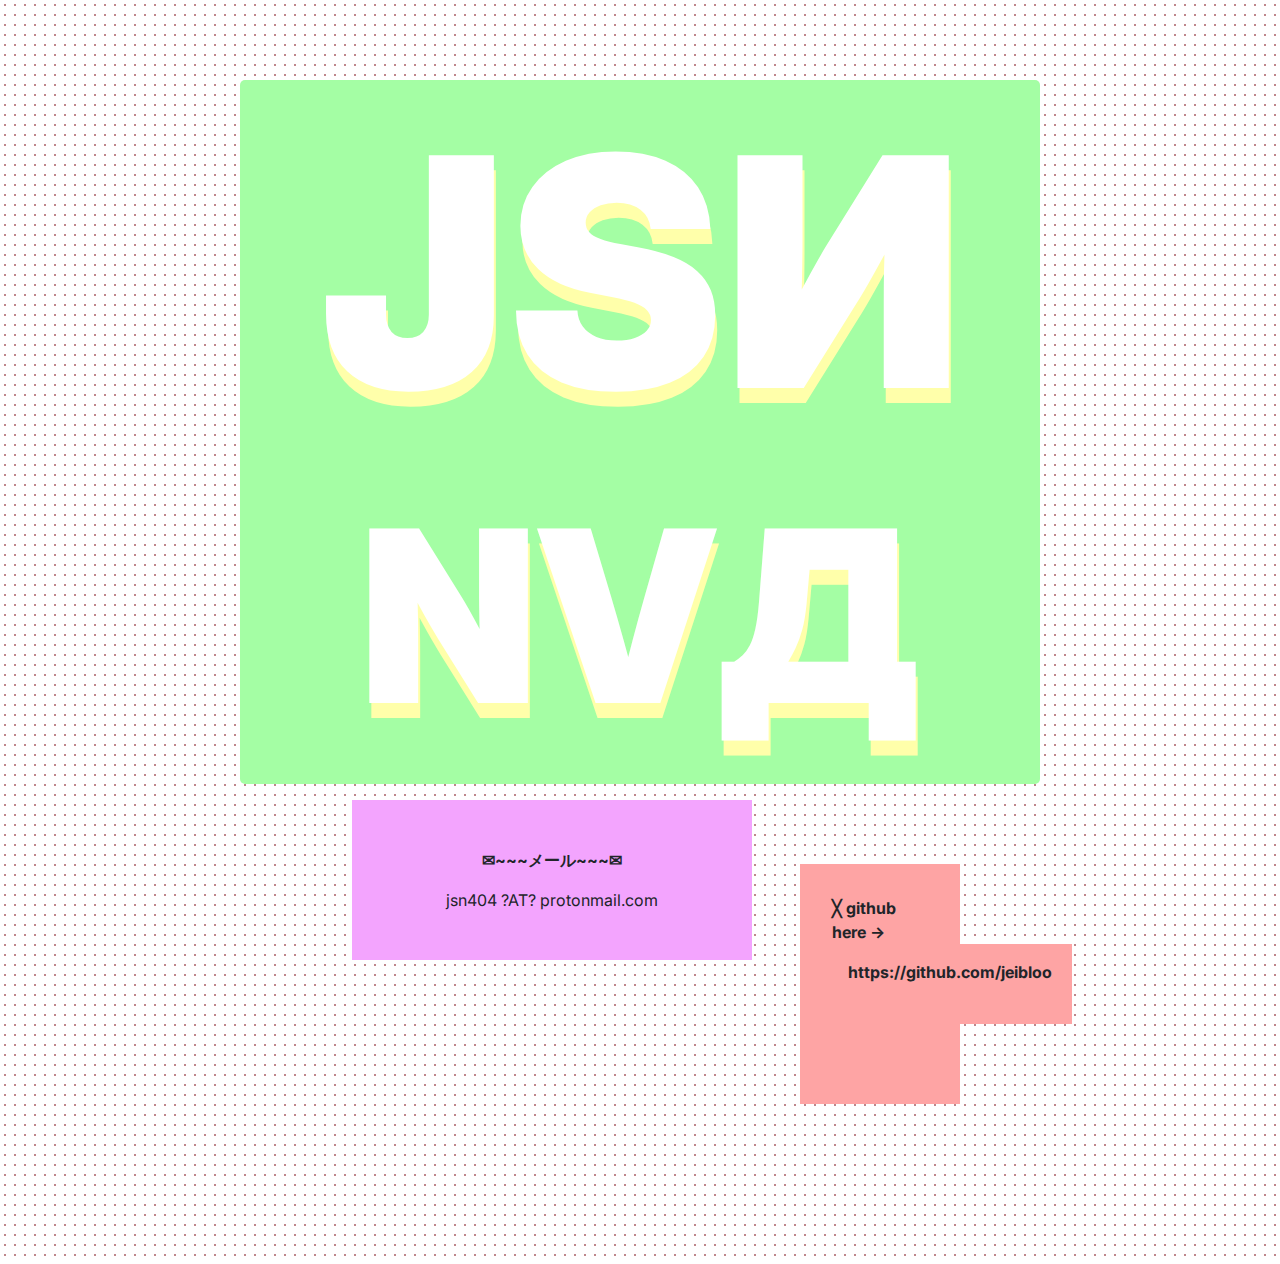
==== index.html @ 0cf38b2c "test" ====
<!DOCTYPE html>
<html>
  <head>
    <meta charset="utf-8">
    <meta name="viewport" content="width=device-width, initial-scale=1, shrink-to-fit=no">

    <link rel="icon" href="img/rlogo_clear96.png">
    <link rel="stylesheet" href="https://stackpath.bootstrapcdn.com/bootstrap/4.3.1/css/bootstrap.min.css" integrity="sha384-ggOyR0iXCbMQv3Xipma34MD+dH/1fQ784/j6cY/iJTQUOhcWr7x9JvoRxT2MZw1T" crossorigin="anonymous">
    <link href="https://fonts.googleapis.com/css?family=Inter:700,900&display=swap" rel="stylesheet">
    <link href="blair.css" rel="stylesheet">
  </head>
  <body>

    <div id="abc">
      <h1> JSИ </h1>
      <h2> NVД </h2>
    </div>
    <div id="efg">
      <p>✉~~~メール~~~✉</p>
      <p></p>jsn404 ?AT? protonmail.com</p>
    </div>
    <div id="hij">
      <p>╳ github here -></p>
      <div id="hij2">
        <p>https://github.com/jeibloo</p>
      </div>
    </div>
  </body>
</html>
---- blair.css ----
body {
  font-family: 'Inter', sans-serif;
}
h1, h2, h3 { font-weight: 900; color: #ffffff; text-shadow: 2px 15px 0px #ffffaa; }
h1 { font-size: 20rem; } h2 { font-size: 15rem; } h3 { font-size: 10rem; }
p {font-weight: 700;}
body {
  overflow: hidden;
  background-image: radial-gradient(rgba(125, 15, 025, .5) 15%, transparent 1%), radial-gradient(rgba(000, 000, 025, 1) 5%, transparent 6%);
  background-size: 10px 10px;
}
#abc {
  background-color: #a4fea4;
  text-align: center;
  height: 44rem;
  margin: 15rem; margin-bottom: 5rem; margin-top: 5rem;
  border-radius: 5px;
}
#efg {
  background-color: #f3a4fe;
  text-align: center;
  position: relative; bottom: 4rem; left: 7rem;
  margin-left: 15rem; margin-right: auto;
  padding: 3rem;
  width: 25rem; height: 10rem;
}
#hij {
  background-color: #fea4a4;
  text-align: left;
  position: relative; bottom: 10rem; right: 5rem;
  margin-right: 15rem; margin-left: auto;
  padding: 2rem;
  width: 10rem; height: 15rem;
}
#hij2 {
  background-color: #fea4a4;
  position: relative;
  bottom: 1rem;
  padding: 1rem;
  width: 15rem; height: 5rem;
}
#lod {
  margin: auto auto;
  float: none;
  cursor: pointer;
  position: fixed;
  bottom: 25px; left: 20px;
}
/* Phone and Portrait screens */
@media screen
  and (min-device-width: 200px)
  and (max-device-width: 450px) {
    h1, h2, h3 {font-size: 6.5rem;}
    p {font-size: 1rem;}
    #abc {
      margin: 0; padding: 0;
      height: 19rem; width: 100%;
    }
    #efg {
      margin: 0; padding: 0;
      height: 5rem; width: 15rem;
      bottom: -10rem; left: 3rem;
    }
    #hij, #hij2 {
      margin: 0; padding: 0;
      height: 5rem;
    }
    #hij {
      bottom: -20rem;
      width: 5rem;
      right: -8rem;
    }
}
@media screen
  and (min-device-width: 600px)
  and (max-device-width: 767px) {
}
/* Tablet screens */
@media screen
  and (min-device-width: 768px)
  and (max-device-width: 1366px) {
}
/* Non-retina screens */
@media screen
  and (min-device-width: 1200px)
  and (max-device-width: 1600px)
  and (-webkit-min-device-pixel-ration: 1) {
}

/* High-res screens (but not retina)*/
@media screen
  and (min-device-width: 1600px)
  and (max-device-width: 3600px) {
}
/* Retina! Thx CSS tricks*/
@media 
(-webkit-min-device-pixel-ration: 2),
(min-resolution: 192dpi) {
}
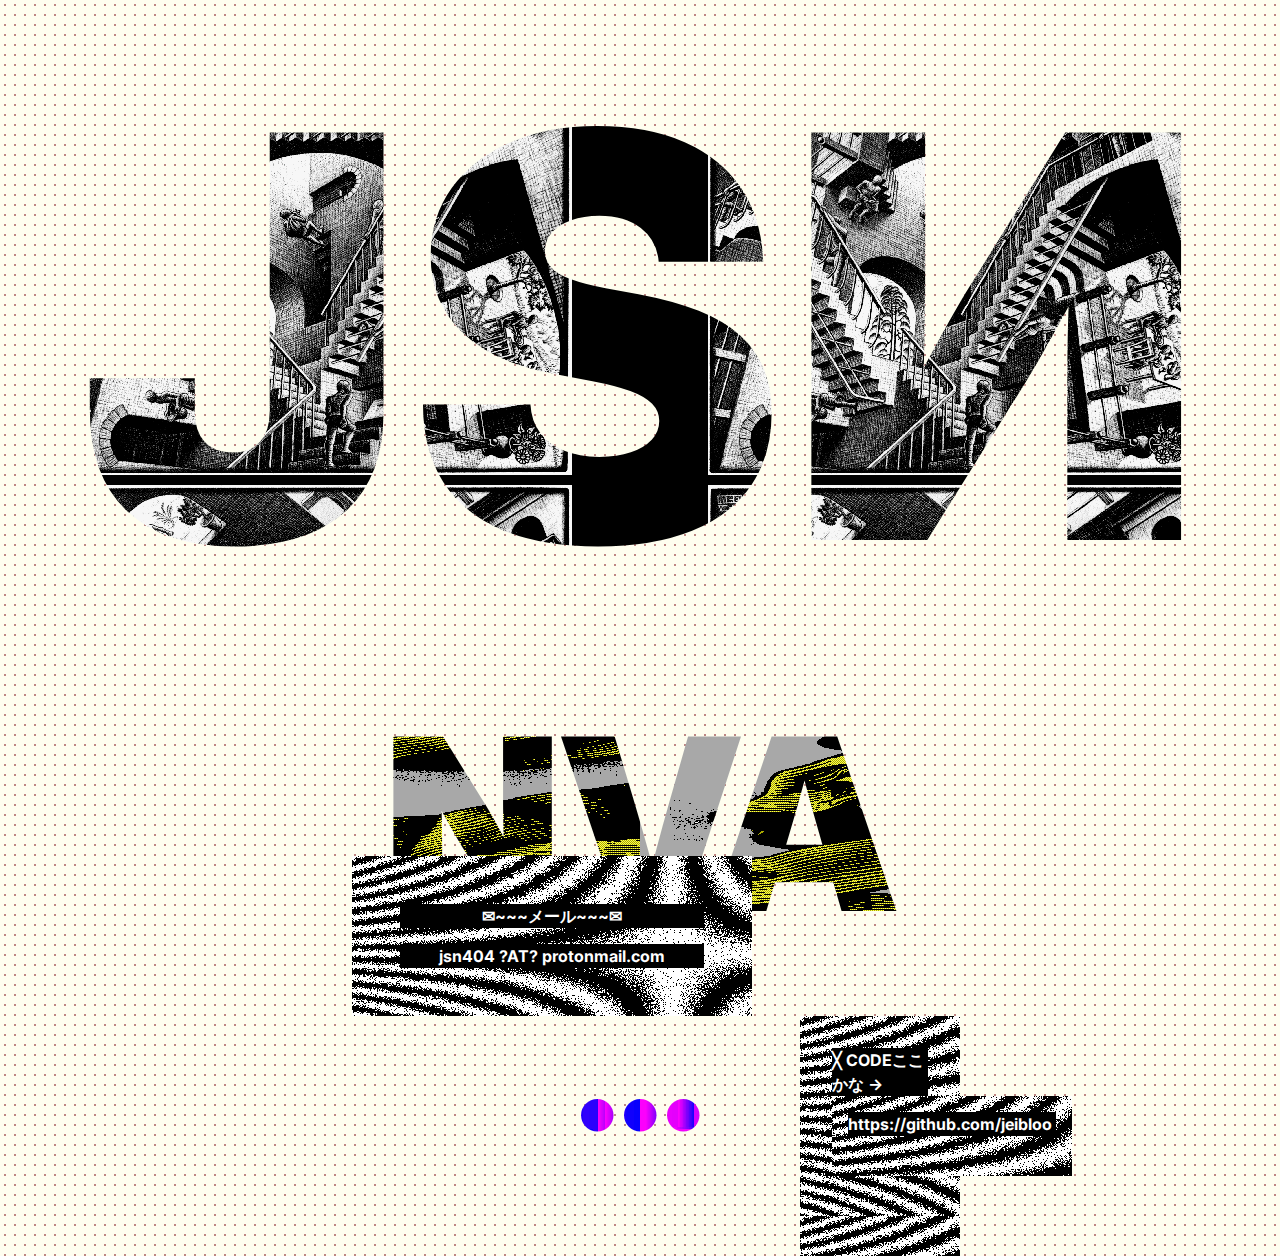
==== commit 155c47f0: "Commited to fully being strange" ====
--- a/index.html
+++ b/index.html
@@ -13,17 +13,17 @@
 
     <div id="abc">
       <h1> JSИ </h1>
-      <h2> NVД </h2>
-    </div>
-    <div id="efg">
-      <p>✉~~~メール~~~✉</p>
-      <p></p>jsn404 ?AT? protonmail.com</p>
-    </div>
-    <div id="hij">
-      <p>╳ github here -></p>
-      <div id="hij2">
-        <p>https://github.com/jeibloo</p>
+      <h2> NVA </h2>
+      <h3> ... </h3>
+      <div id="efg">
+        <p>✉~~~メール~~~✉</p>
+        <p>jsn404 ?AT? protonmail.com</p>
       </div>
+      <div id="hij">
+        <p>╳ CODEここかな -></p>
+        <div id="hij2">
+          <p>https://github.com/jeibloo</p>
+        </div>
     </div>
   </body>
 </html>
--- a/blair.css
+++ b/blair.css
@@ -1,25 +1,38 @@
 body {
   font-family: 'Inter', sans-serif;
+  background-color: #fffeef;
 }
-h1, h2, h3 { font-weight: 900; color: #ffffff; text-shadow: 2px 15px 0px #ffffaa; }
-h1 { font-size: 20rem; } h2 { font-size: 15rem; } h3 { font-size: 10rem; }
-p {font-weight: 700;}
+h1, h2, h3 { font-weight: 900; color: #ffffff;}
+h1 { font-size: 35rem; } h2 { font-size: 15rem; } h3 { font-size: 10rem; }
+h1 {
+  background: url(img/MCE027.gif); background-clip: text;
+  -webkit-background-clip: text; -webkit-text-fill-color: transparent;
+}
+h2 {
+  background: url(img/ESCHER02.gif); background-clip: text;
+  -webkit-background-clip: text; -webkit-text-fill-color: transparent;
+}
+h3 {
+  background: url(img/COLUMNS.gif); background-clip: text;
+  -webkit-background-clip: text; -webkit-text-fill-color: transparent;
+}
+p {font-weight: 700; background-color: black; color: #ffffff;}
 body {
-  overflow: hidden;
   background-image: radial-gradient(rgba(125, 15, 025, .5) 15%, transparent 1%), radial-gradient(rgba(000, 000, 025, 1) 5%, transparent 6%);
   background-size: 10px 10px;
 }
 #abc {
-  background-color: #a4fea4;
   text-align: center;
-  height: 44rem;
-  margin: 15rem; margin-bottom: 5rem; margin-top: 5rem;
+  height: 75rem;
   border-radius: 5px;
+}
+#efg, #hij, #hij2 {
+  background-image: url(img/XYZ1.gif);
 }
 #efg {
   background-color: #f3a4fe;
   text-align: center;
-  position: relative; bottom: 4rem; left: 7rem;
+  position: relative; bottom: 20rem; left: 7rem;
   margin-left: 15rem; margin-right: auto;
   padding: 3rem;
   width: 25rem; height: 10rem;
@@ -27,7 +40,7 @@
 #hij {
   background-color: #fea4a4;
   text-align: left;
-  position: relative; bottom: 10rem; right: 5rem;
+  position: relative; bottom: 20rem; right: 5rem;
   margin-right: 15rem; margin-left: auto;
   padding: 2rem;
   width: 10rem; height: 15rem;
@@ -50,7 +63,9 @@
 @media screen
   and (min-device-width: 200px)
   and (max-device-width: 450px) {
-    h1, h2, h3 {font-size: 6.5rem;}
+    h1 {font-size: 8rem;}
+    h2 {font-size: 5.5rem;}
+    h3 {font-size: 3rem;}
     p {font-size: 1rem;}
     #abc {
       margin: 0; padding: 0;
@@ -59,14 +74,14 @@
     #efg {
       margin: 0; padding: 0;
       height: 5rem; width: 15rem;
-      bottom: -10rem; left: 3rem;
+      bottom: -5rem; left: 3rem;
     }
     #hij, #hij2 {
       margin: 0; padding: 0;
       height: 5rem;
     }
     #hij {
-      bottom: -20rem;
+      bottom: -10rem;
       width: 5rem;
       right: -8rem;
     }
@@ -85,6 +100,7 @@
   and (min-device-width: 1200px)
   and (max-device-width: 1600px)
   and (-webkit-min-device-pixel-ration: 1) {
+    h1 {font-size: 20rem;}
 }
 
 /* High-res screens (but not retina)*/
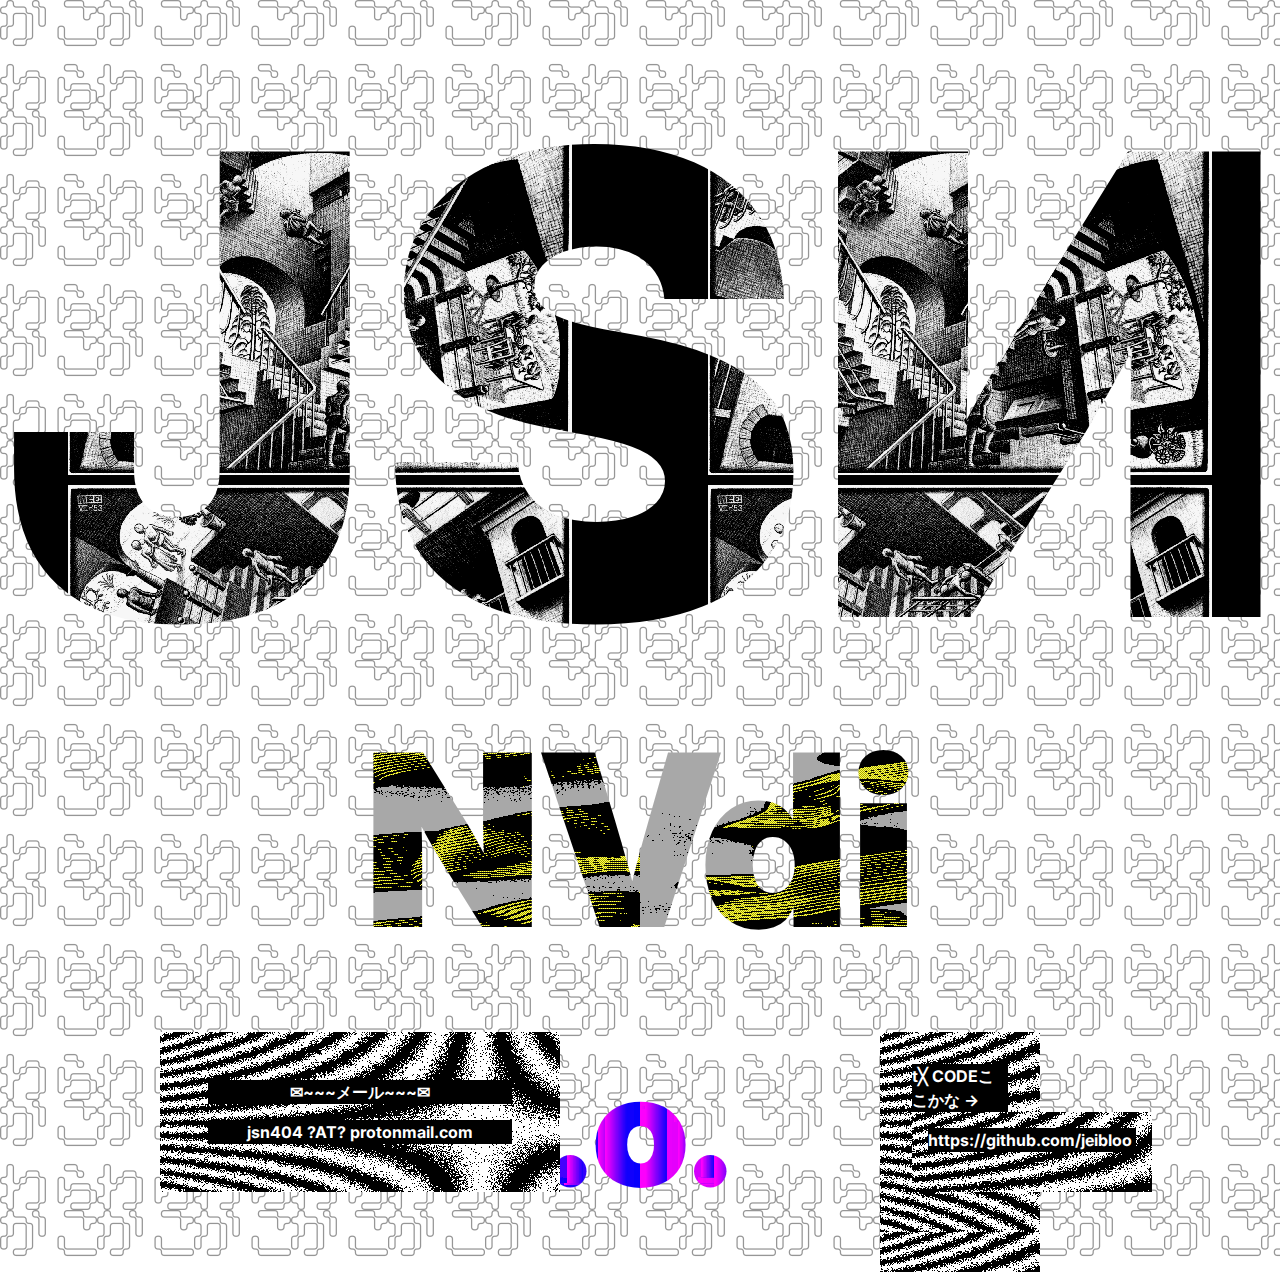
==== commit aeb8a6f8: "Refinement" ====
--- a/index.html
+++ b/index.html
@@ -13,14 +13,14 @@
 
     <div id="abc">
       <h1> JSИ </h1>
-      <h2> NVA </h2>
-      <h3> ... </h3>
+      <h2 id="NVdi"> NVdi </h2>
+      <h3 id="doto"> .o. </h3>
       <div id="efg">
         <p>✉~~~メール~~~✉</p>
         <p>jsn404 ?AT? protonmail.com</p>
       </div>
       <div id="hij">
-        <p>╳ CODEここかな -></p>
+        <p>t╳ CODEここかな -></p>
         <div id="hij2">
           <p>https://github.com/jeibloo</p>
         </div>
--- a/blair.css
+++ b/blair.css
@@ -2,8 +2,8 @@
   font-family: 'Inter', sans-serif;
   background-color: #fffeef;
 }
-h1, h2, h3 { font-weight: 900; color: #ffffff;}
-h1 { font-size: 35rem; } h2 { font-size: 15rem; } h3 { font-size: 10rem; }
+h1, h2, h3 { font-weight: 900; color: #ffffff; height: auto;}
+h1 { font-size: 40rem; } h2 { font-size: 15rem; } h3 { font-size: 10rem; }
 h1 {
   background: url(img/MCE027.gif); background-clip: text;
   -webkit-background-clip: text; -webkit-text-fill-color: transparent;
@@ -19,12 +19,21 @@
 p {font-weight: 700; background-color: black; color: #ffffff;}
 body {
   background-image: radial-gradient(rgba(125, 15, 025, .5) 15%, transparent 1%), radial-gradient(rgba(000, 000, 025, 1) 5%, transparent 6%);
-  background-size: 10px 10px;
+  background: url(img/text994.png);
 }
 #abc {
   text-align: center;
   height: 75rem;
   border-radius: 5px;
+}
+#abc2 {
+  line-height: 10%;
+}
+#NVdi {
+  position: relative; bottom: 5rem;
+}
+#doto {
+  position: relative; bottom: 2.5rem;
 }
 #efg, #hij, #hij2 {
   background-image: url(img/XYZ1.gif);
@@ -32,15 +41,15 @@
 #efg {
   background-color: #f3a4fe;
   text-align: center;
-  position: relative; bottom: 20rem; left: 7rem;
-  margin-left: 15rem; margin-right: auto;
+  position: relative; bottom: 15rem;
+  margin-left: 10rem; margin-right: auto;
   padding: 3rem;
   width: 25rem; height: 10rem;
 }
 #hij {
   background-color: #fea4a4;
   text-align: left;
-  position: relative; bottom: 20rem; right: 5rem;
+  position: relative; bottom: 25rem;
   margin-right: 15rem; margin-left: auto;
   padding: 2rem;
   width: 10rem; height: 15rem;
@@ -63,8 +72,9 @@
 @media screen
   and (min-device-width: 200px)
   and (max-device-width: 450px) {
-    h1 {font-size: 8rem;}
-    h2 {font-size: 5.5rem;}
+    body {background-size: 3rem;}
+    h1 {font-size: 10rem;}
+    h2 {font-size: 8rem;}
     h3 {font-size: 3rem;}
     p {font-size: 1rem;}
     #abc {
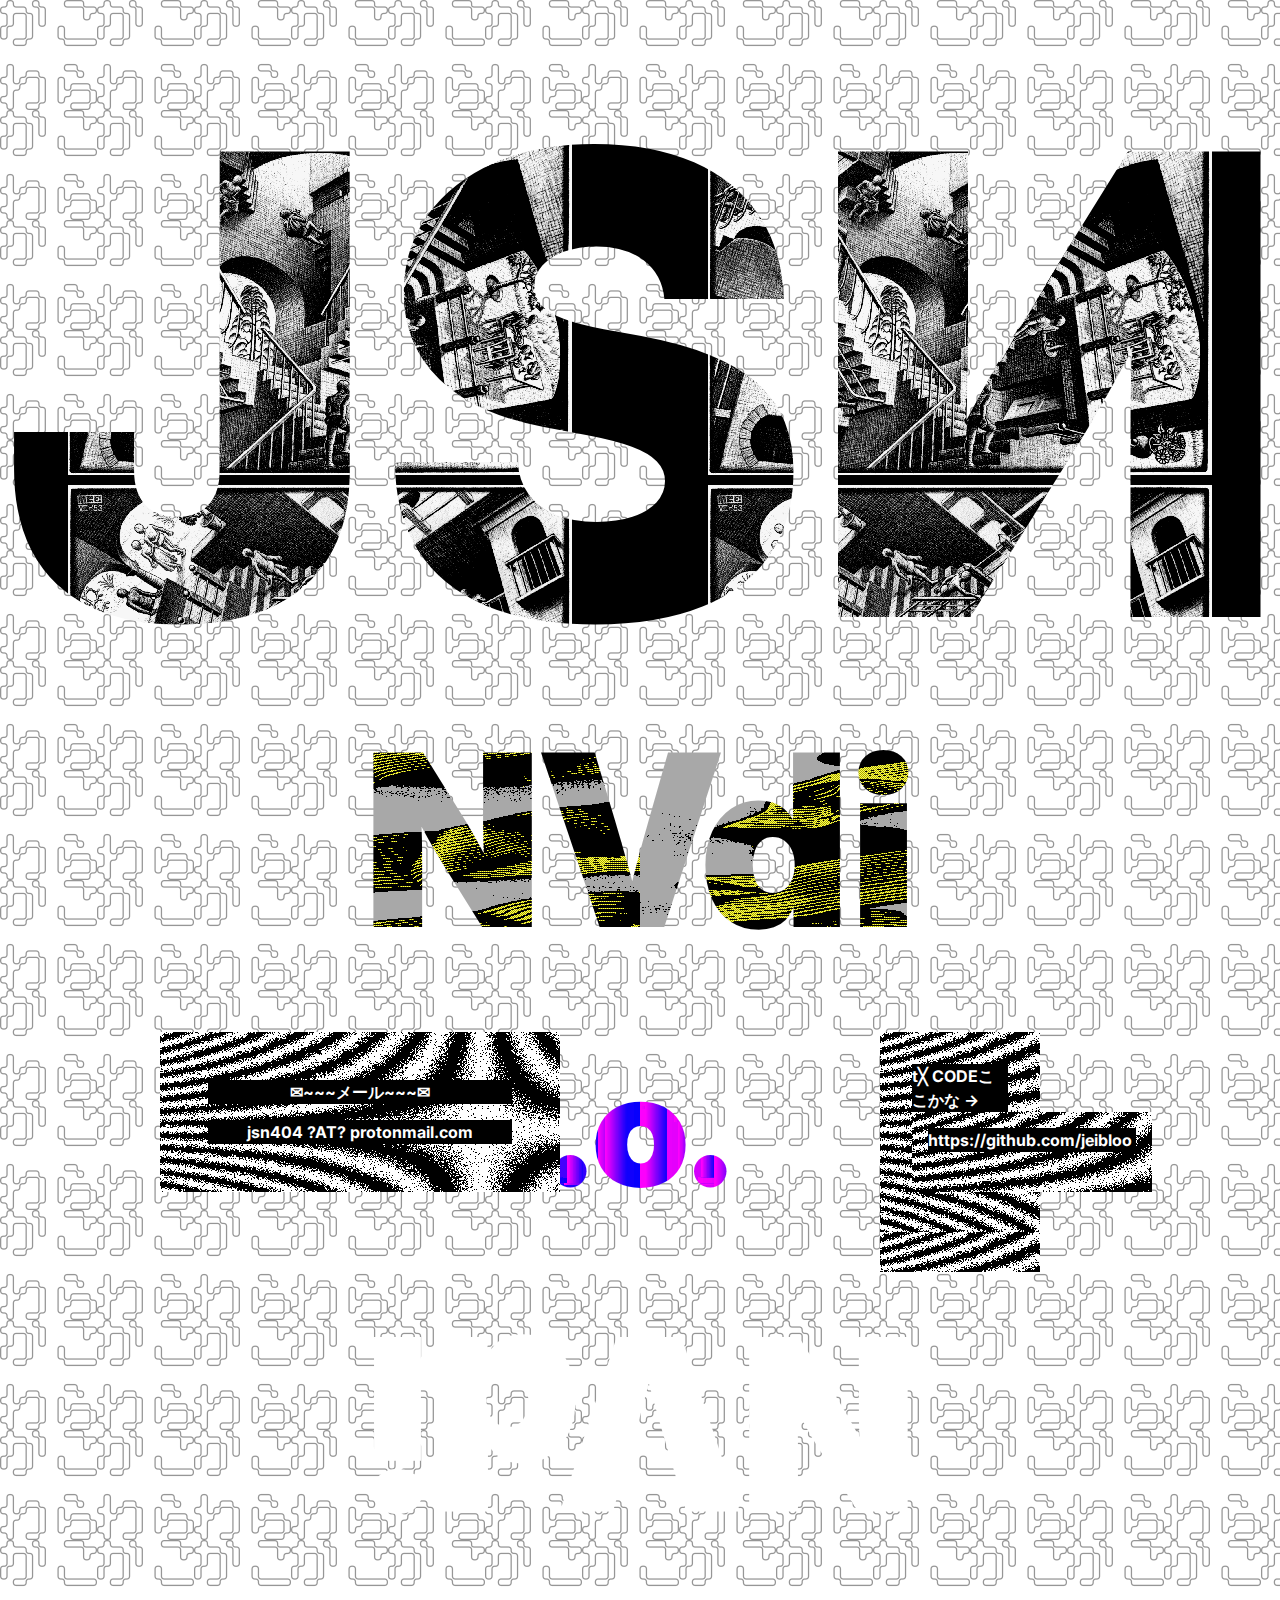
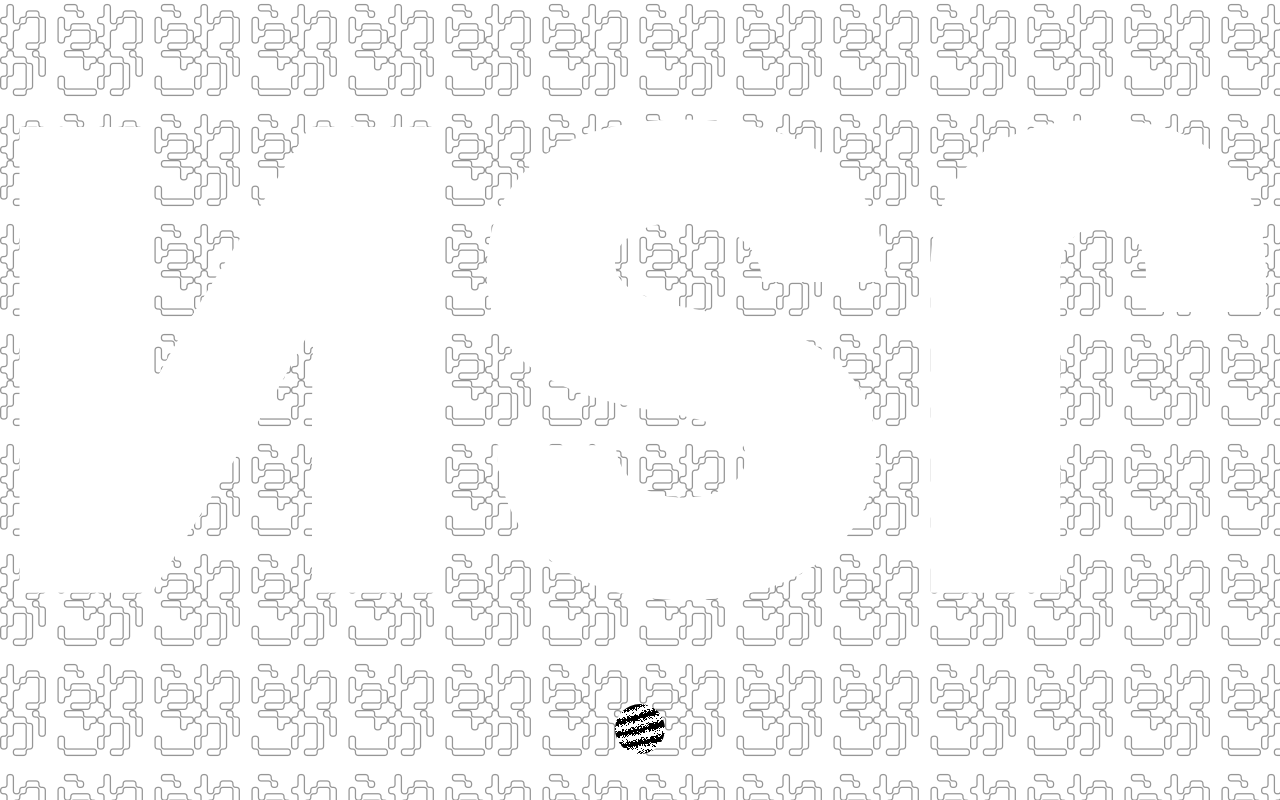
==== commit f62f33ab: "Tail added" ====
--- a/index.html
+++ b/index.html
@@ -12,7 +12,7 @@
   <body>
 
     <div id="abc">
-      <h1> JSИ </h1>
+      <h1 id="JSN"> JSИ </h1>
       <h2 id="NVdi"> NVdi </h2>
       <h3 id="doto"> .o. </h3>
       <div id="efg">
@@ -24,6 +24,12 @@
         <div id="hij2">
           <p>https://github.com/jeibloo</p>
         </div>
+      </div>
+    </div>
+    <div id="abc">
+      <h2 id="NVdi2"> NVdi </h2>
+      <h1 id="JSN2"> JSИ </h1>
+      <div id="circle"></div>
     </div>
   </body>
 </html>
--- a/blair.css
+++ b/blair.css
@@ -4,14 +4,6 @@
 }
 h1, h2, h3 { font-weight: 900; color: #ffffff; height: auto;}
 h1 { font-size: 40rem; } h2 { font-size: 15rem; } h3 { font-size: 10rem; }
-h1 {
-  background: url(img/MCE027.gif); background-clip: text;
-  -webkit-background-clip: text; -webkit-text-fill-color: transparent;
-}
-h2 {
-  background: url(img/ESCHER02.gif); background-clip: text;
-  -webkit-background-clip: text; -webkit-text-fill-color: transparent;
-}
 h3 {
   background: url(img/COLUMNS.gif); background-clip: text;
   -webkit-background-clip: text; -webkit-text-fill-color: transparent;
@@ -29,11 +21,29 @@
 #abc2 {
   line-height: 10%;
 }
+#JSN {
+  background: url(img/MCE027.gif); background-clip: text;
+  -webkit-background-clip: text; -webkit-text-fill-color: transparent;
+}
+#JSN2, #NVdi2 {
+  transform: rotate(180deg);
+  position: relative; top: 5rem;
+  z-index: -2;
+}
 #NVdi {
   position: relative; bottom: 5rem;
+  background: url(img/ESCHER02.gif); background-clip: text;
+  -webkit-background-clip: text; -webkit-text-fill-color: transparent;
 }
 #doto {
   position: relative; bottom: 2.5rem;
+}
+#circle {
+  width: 50px; height: 50px;
+  background-image: url(img/XYZ1.gif);
+  position: relative; bottom: -2rem;
+  margin-left: auto; margin-right: auto;
+  border-radius: 100%;
 }
 #efg, #hij, #hij2 {
   background-image: url(img/XYZ1.gif);
@@ -74,24 +84,26 @@
   and (max-device-width: 450px) {
     body {background-size: 3rem;}
     h1 {font-size: 10rem;}
-    h2 {font-size: 8rem;}
-    h3 {font-size: 3rem;}
+    h2 {font-size: 5rem;}
+    h3 {font-size: 2rem;}
     p {font-size: 1rem;}
     #abc {
       margin: 0; padding: 0;
       height: 19rem; width: 100%;
     }
+    #NVdi {position: relative; bottom: 0rem;}
+    #doto {position: relative; bottom: 0rem;}
     #efg {
       margin: 0; padding: 0;
       height: 5rem; width: 15rem;
-      bottom: -5rem; left: 3rem;
+      bottom: -3rem; left: 3rem;
     }
     #hij, #hij2 {
       margin: 0; padding: 0;
       height: 5rem;
     }
     #hij {
-      bottom: -10rem;
+      bottom: -7rem;
       width: 5rem;
       right: -8rem;
     }
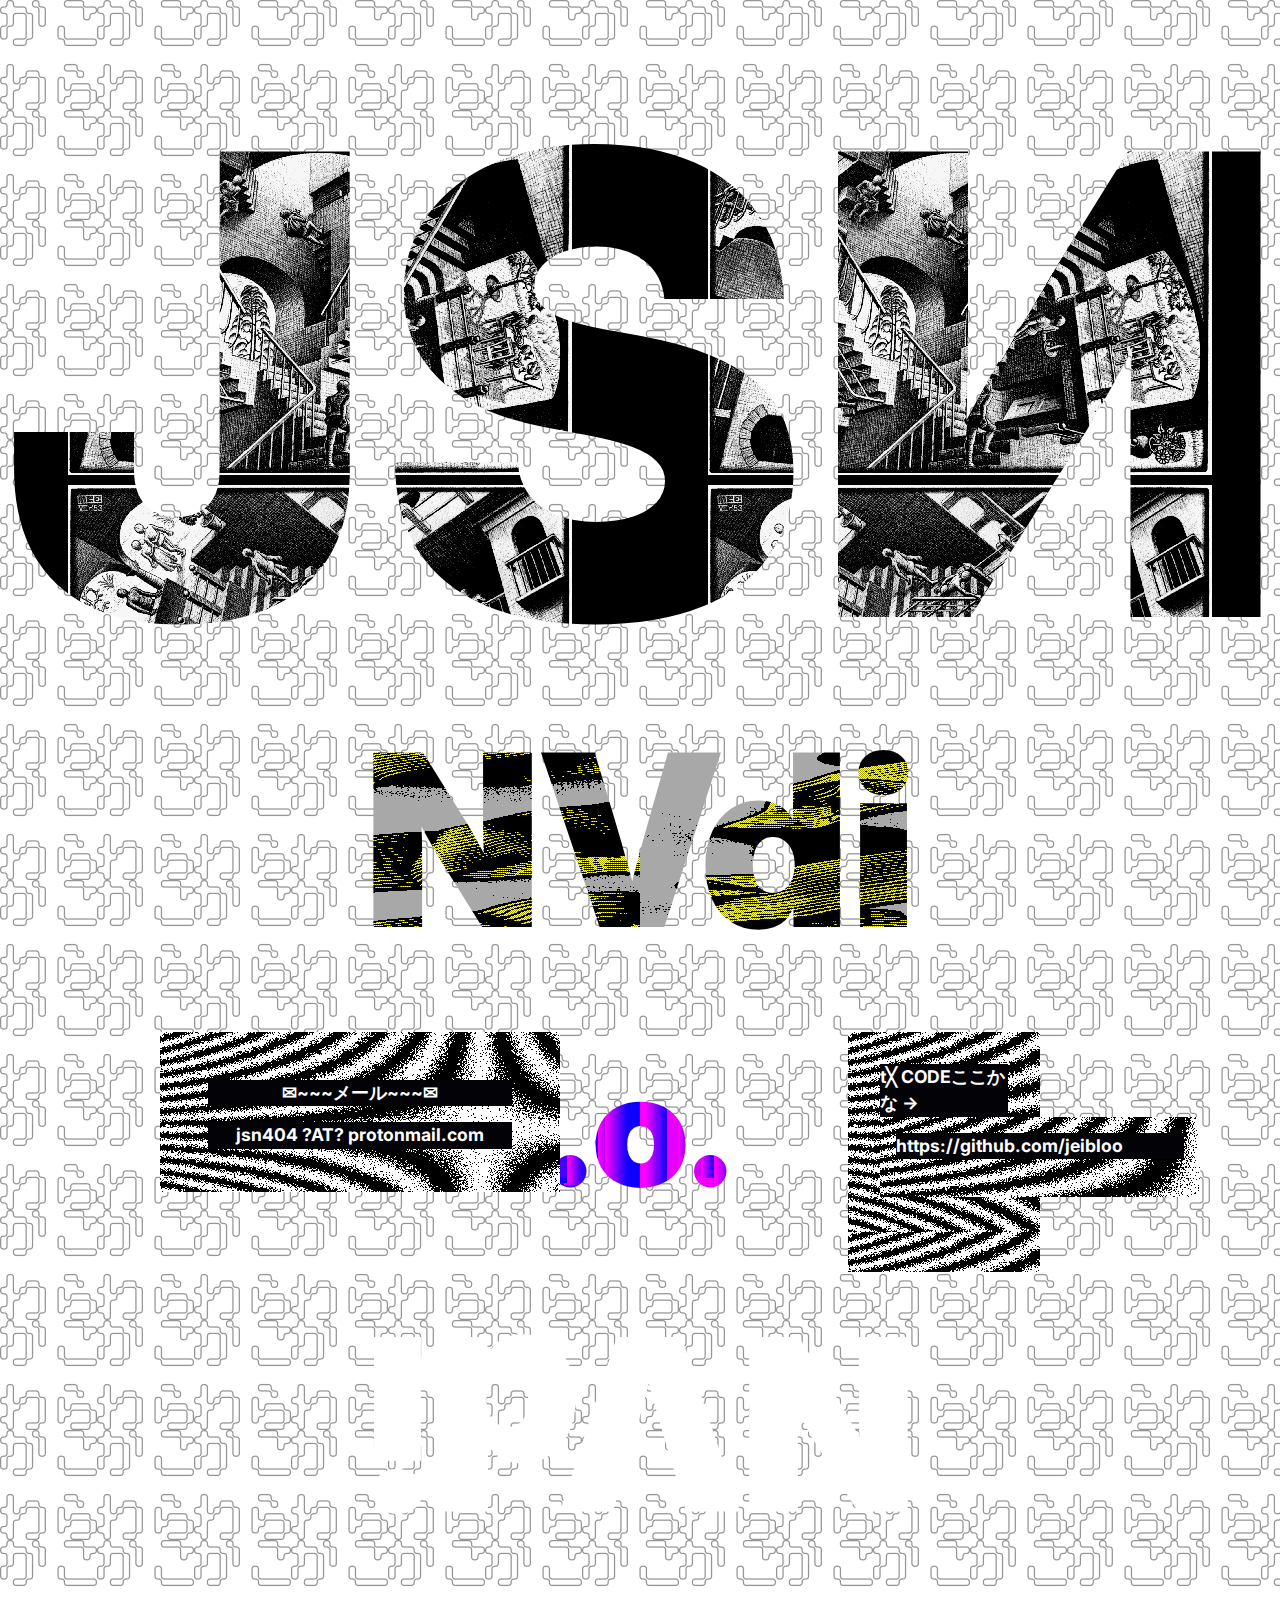
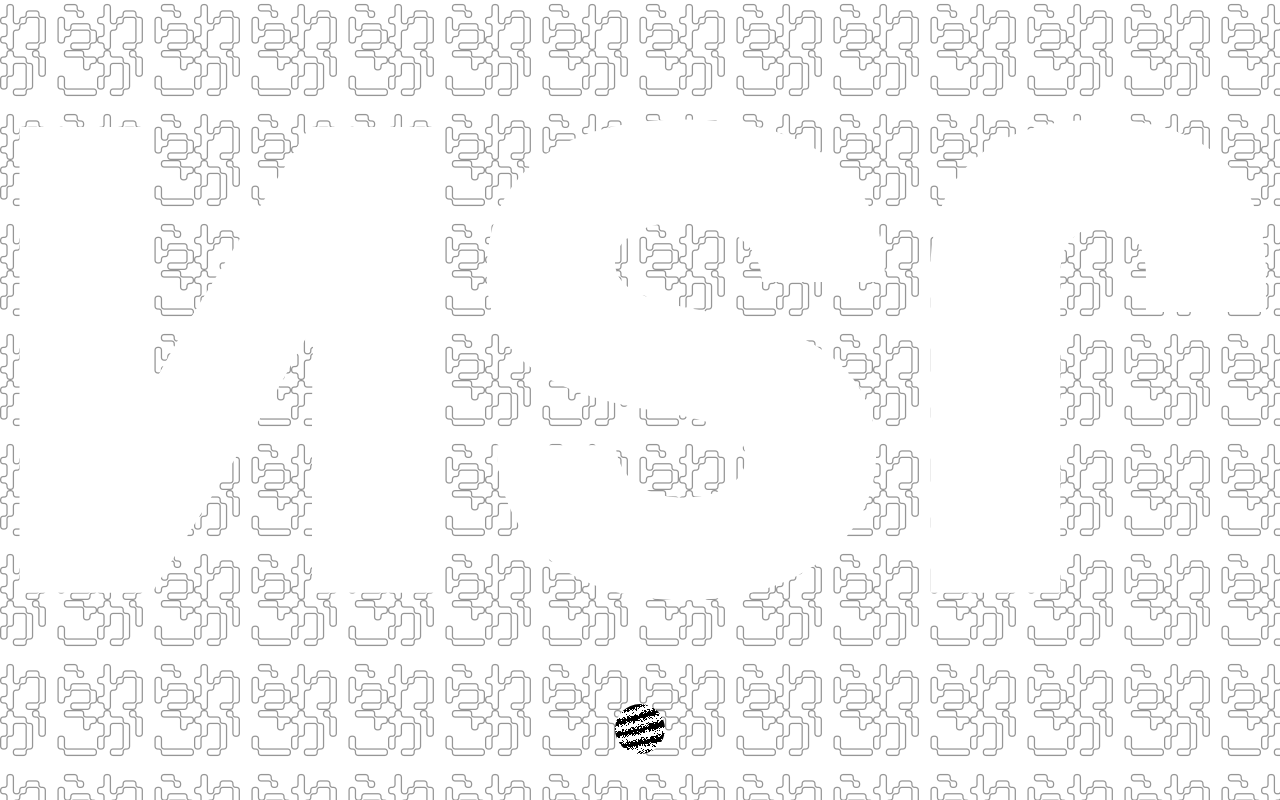
==== commit b7a78c35: "Formatting" ====
--- a/index.html
+++ b/index.html
@@ -4,7 +4,7 @@
     <meta charset="utf-8">
     <meta name="viewport" content="width=device-width, initial-scale=1, shrink-to-fit=no">
 
-    <link rel="icon" href="img/rlogo_clear96.png">
+    <link rel="icon" href="img/hako.png">
     <link rel="stylesheet" href="https://stackpath.bootstrapcdn.com/bootstrap/4.3.1/css/bootstrap.min.css" integrity="sha384-ggOyR0iXCbMQv3Xipma34MD+dH/1fQ784/j6cY/iJTQUOhcWr7x9JvoRxT2MZw1T" crossorigin="anonymous">
     <link href="https://fonts.googleapis.com/css?family=Inter:700,900&display=swap" rel="stylesheet">
     <link href="blair.css" rel="stylesheet">
@@ -26,7 +26,7 @@
         </div>
       </div>
     </div>
-    <div id="abc">
+    <div id="abc2">
       <h2 id="NVdi2"> NVdi </h2>
       <h1 id="JSN2"> JSИ </h1>
       <div id="circle"></div>
--- a/blair.css
+++ b/blair.css
@@ -8,12 +8,12 @@
   background: url(img/COLUMNS.gif); background-clip: text;
   -webkit-background-clip: text; -webkit-text-fill-color: transparent;
 }
-p {font-weight: 700; background-color: black; color: #ffffff;}
+p {font-weight: 700; font-size: 110%; background-color: #020207; color: #ffffff;}
 body {
   background-image: radial-gradient(rgba(125, 15, 025, .5) 15%, transparent 1%), radial-gradient(rgba(000, 000, 025, 1) 5%, transparent 6%);
   background: url(img/text994.png);
 }
-#abc {
+#abc, #abc2 {
   text-align: center;
   height: 75rem;
   border-radius: 5px;
@@ -62,14 +62,14 @@
   position: relative; bottom: 25rem;
   margin-right: 15rem; margin-left: auto;
   padding: 2rem;
-  width: 10rem; height: 15rem;
+  width: 12rem; height: 15rem;
 }
 #hij2 {
   background-color: #fea4a4;
   position: relative;
   bottom: 1rem;
   padding: 1rem;
-  width: 15rem; height: 5rem;
+  width: 20rem; height: 5rem;
 }
 #lod {
   margin: auto auto;
@@ -82,16 +82,17 @@
 @media screen
   and (min-device-width: 200px)
   and (max-device-width: 450px) {
+    html, body {width: 100%; height: 100%;}
     body {background-size: 3rem;}
-    h1 {font-size: 10rem;}
-    h2 {font-size: 5rem;}
-    h3 {font-size: 2rem;}
+    h1 {font-size: 12rem;}
+    h2 {font-size: 8rem;}
+    h3 {font-size: 4rem;}
     p {font-size: 1rem;}
     #abc {
-      margin: 0; padding: 0;
-      height: 19rem; width: 100%;
+      height: 40rem;
+      margin-left: auto; margin-right: auto;
     }
-    #NVdi {position: relative; bottom: 0rem;}
+    #NVdi {position: relative; bottom: 0rem; margin: auto;}
     #doto {position: relative; bottom: 0rem;}
     #efg {
       margin: 0; padding: 0;
@@ -107,6 +108,7 @@
       width: 5rem;
       right: -8rem;
     }
+    #abc2 {display: none;}
 }
 @media screen
   and (min-device-width: 600px)
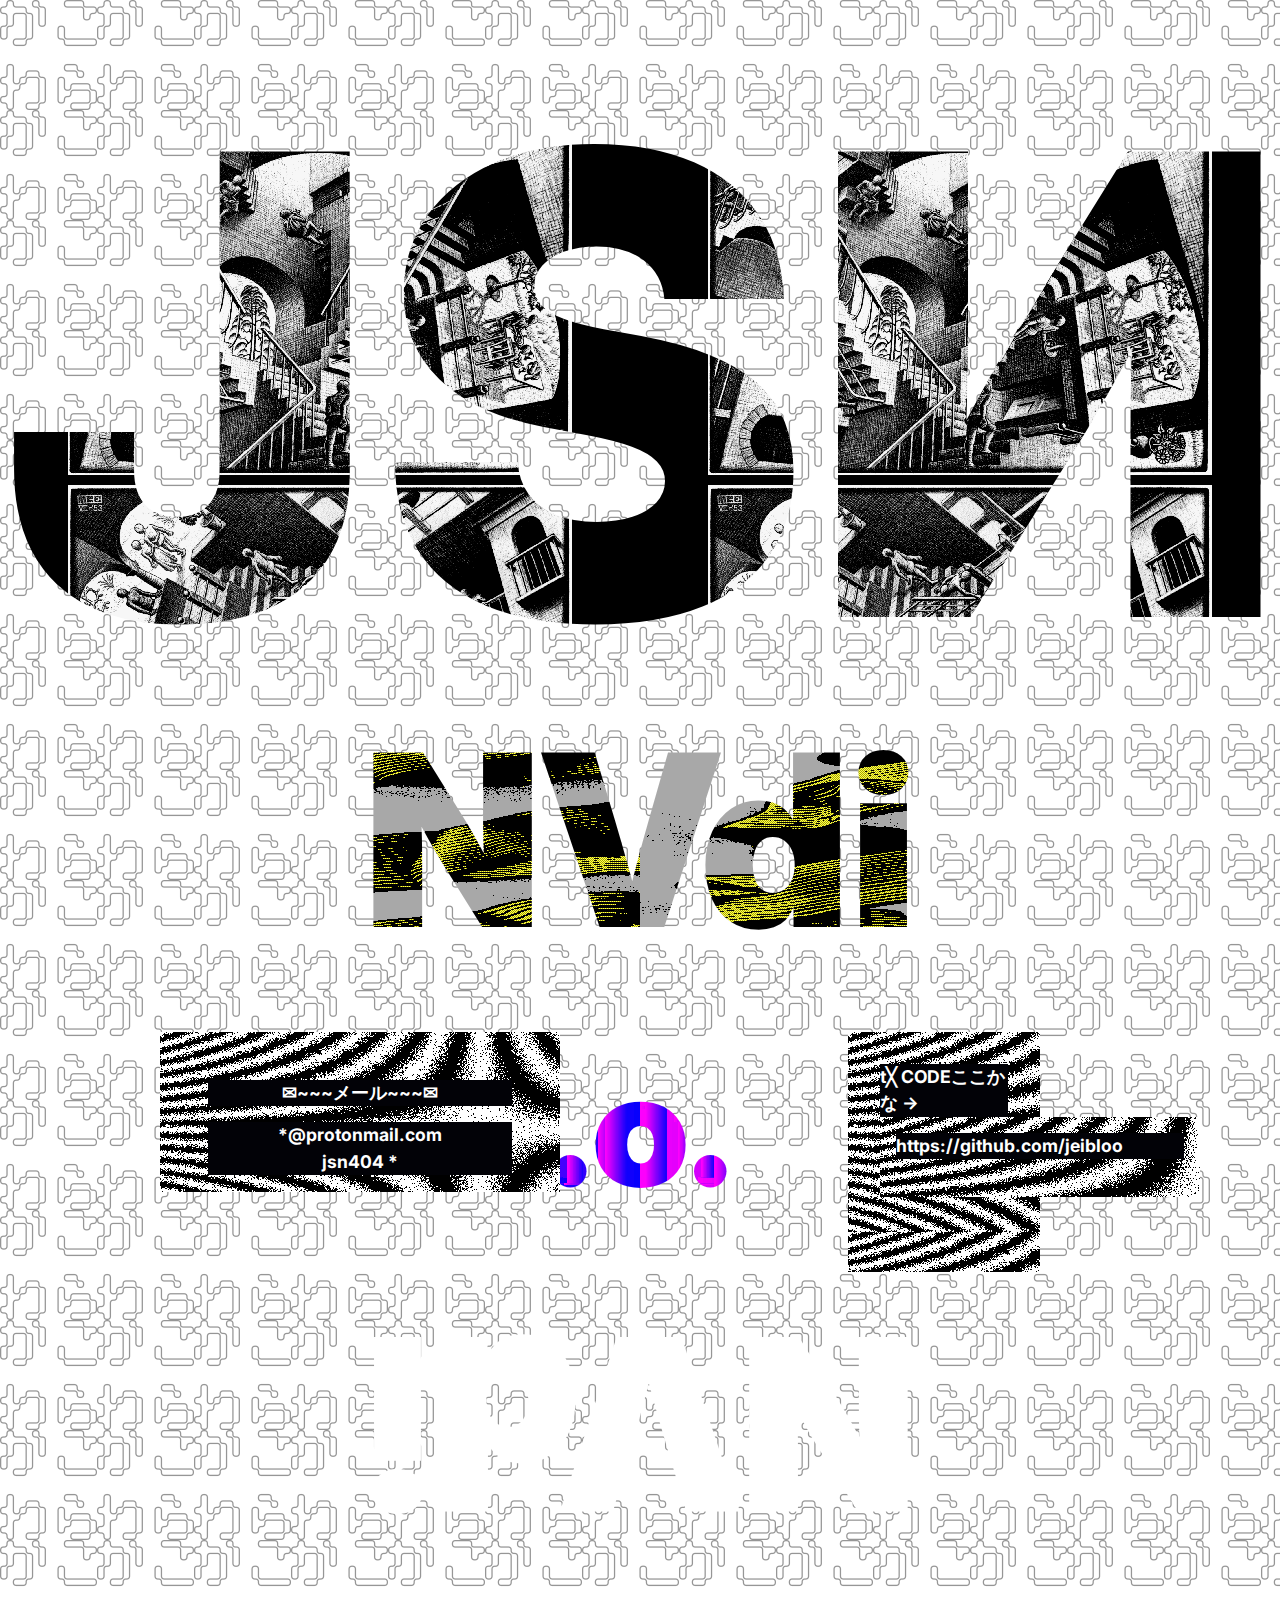
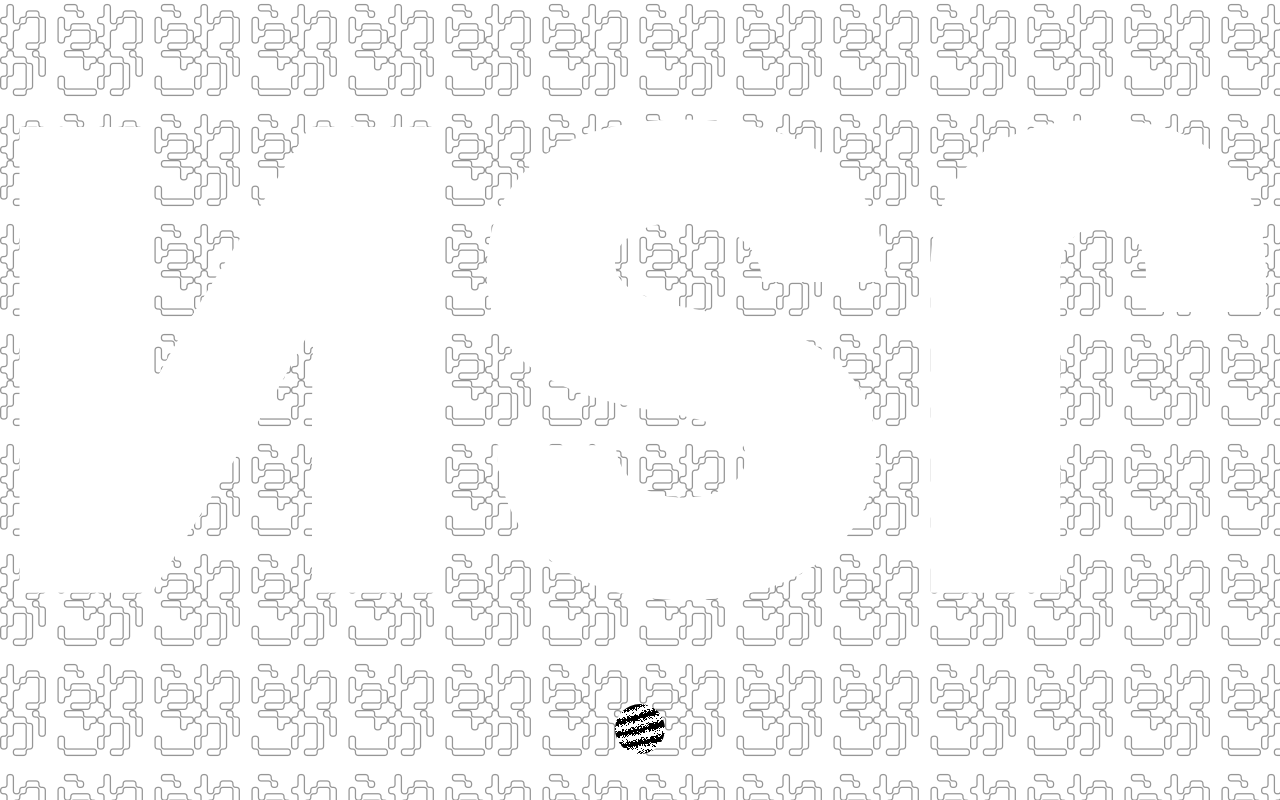
==== commit 21c2f2b8: "Made email a little more blasted" ====
--- a/index.html
+++ b/index.html
@@ -17,7 +17,10 @@
       <h3 id="doto"> .o. </h3>
       <div id="efg">
         <p>✉~~~メール~~~✉</p>
-        <p>jsn404 ?AT? protonmail.com</p>
+        <p>
+          *@protonmail.com
+          <br>jsn404 *
+        </p>
       </div>
       <div id="hij">
         <p>t╳ CODEここかな -></p>
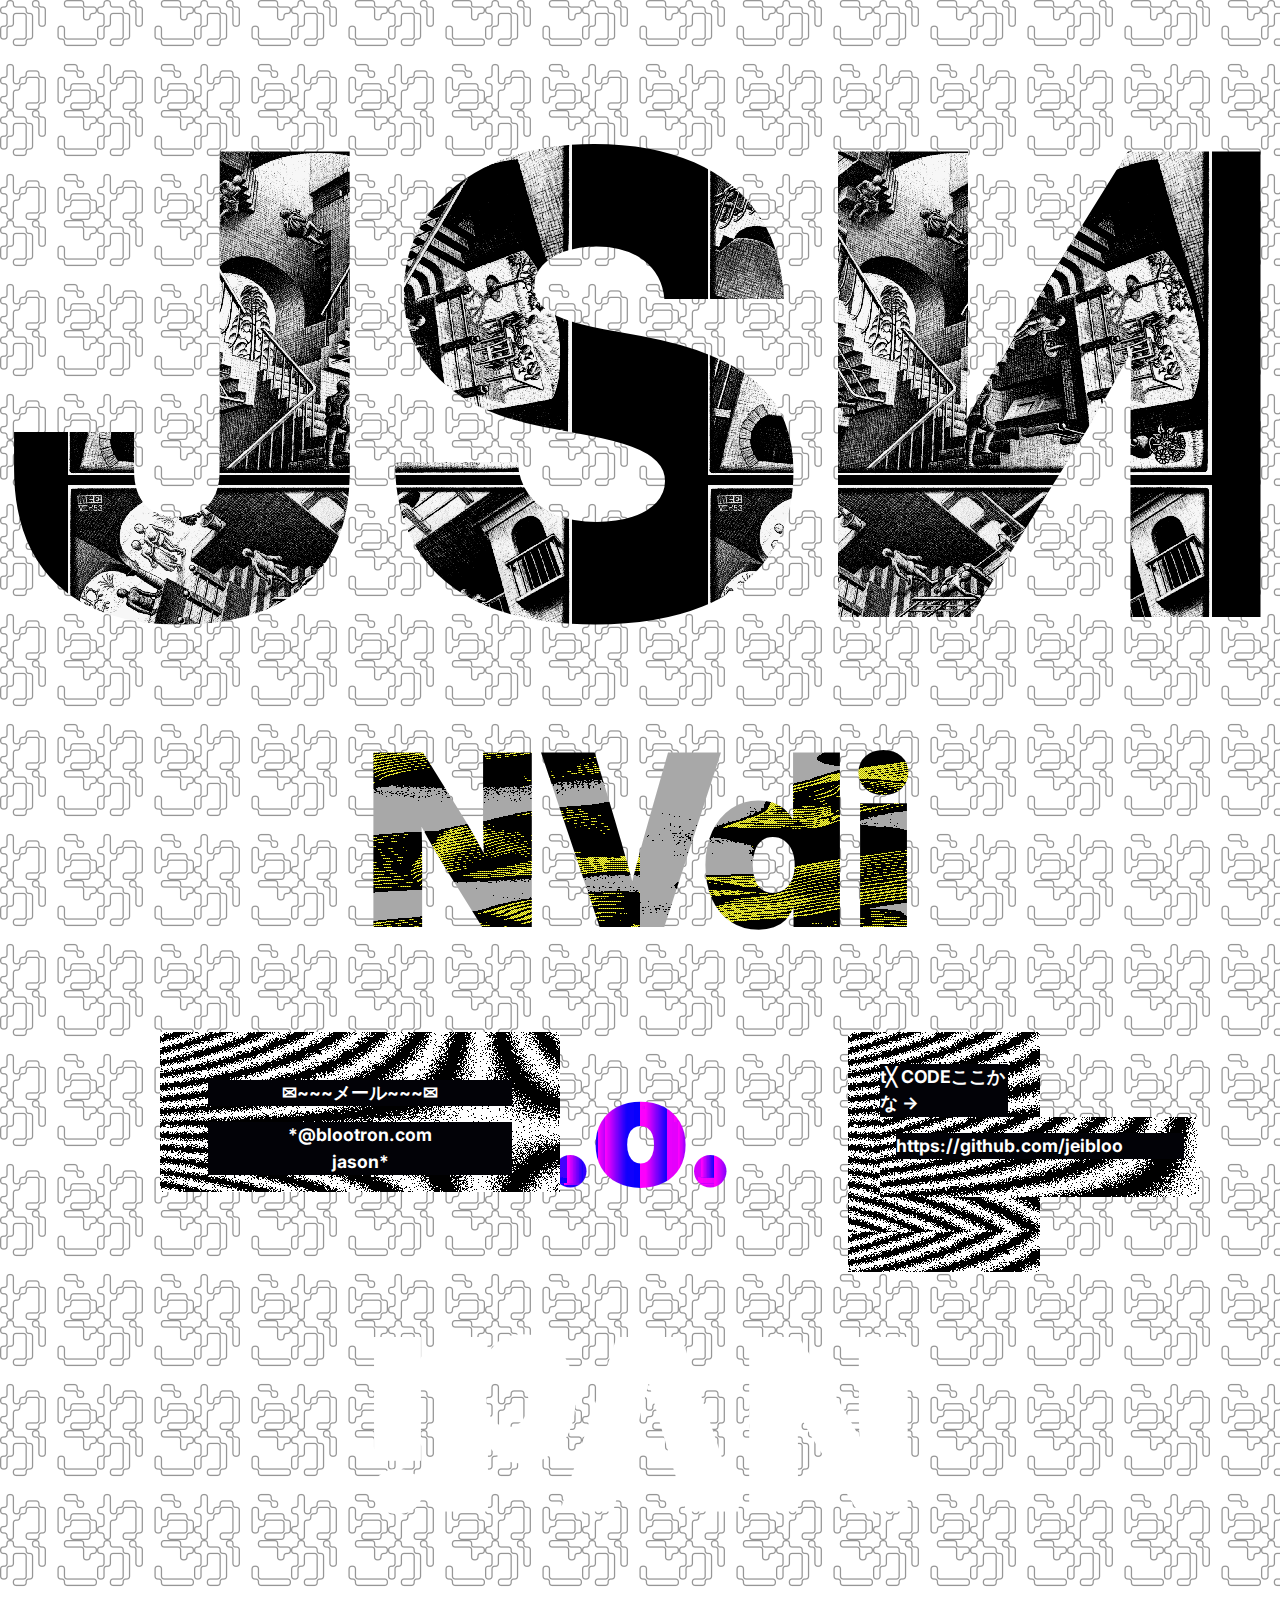
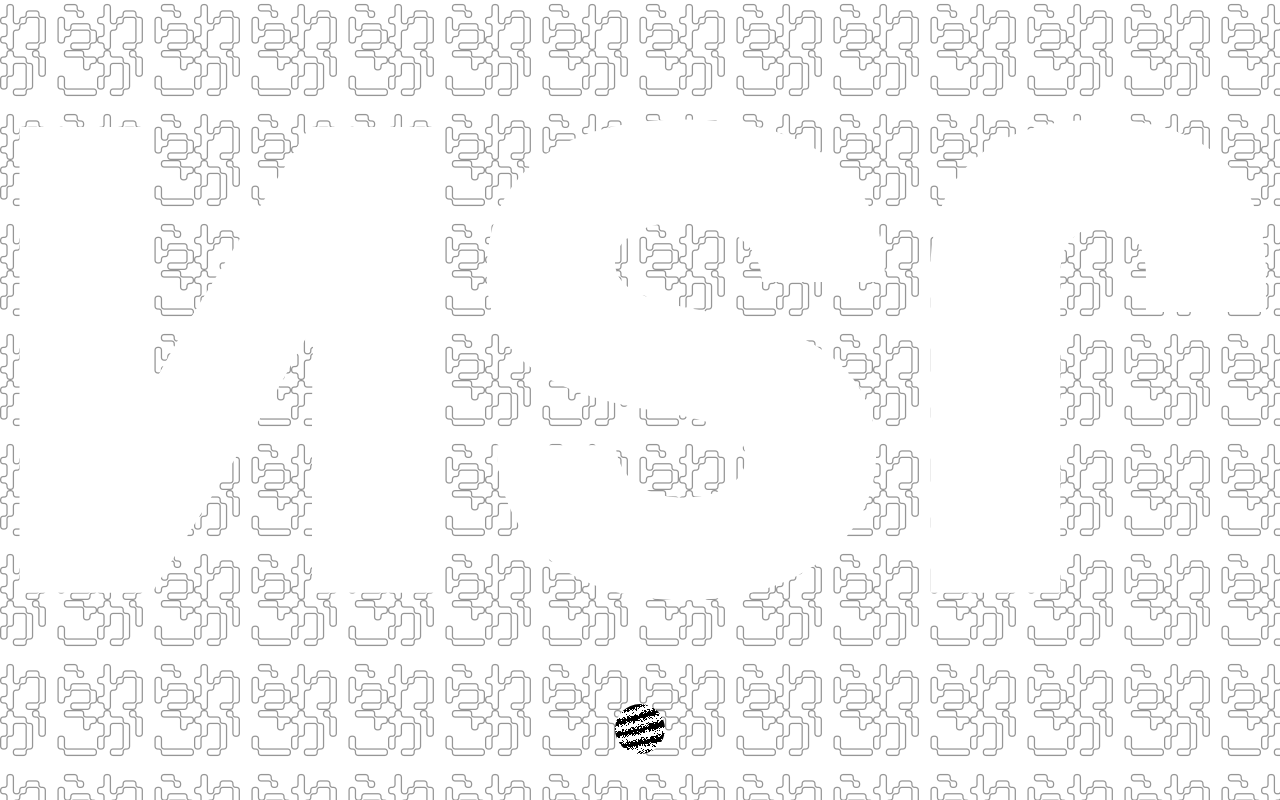
==== commit 133a4034: "Changed to supersrs email" ====
--- a/index.html
+++ b/index.html
@@ -18,8 +18,8 @@
       <div id="efg">
         <p>✉~~~メール~~~✉</p>
         <p>
-          *@protonmail.com
-          <br>jsn404 *
+          *@blootron.com
+          <br>jason*
         </p>
       </div>
       <div id="hij">
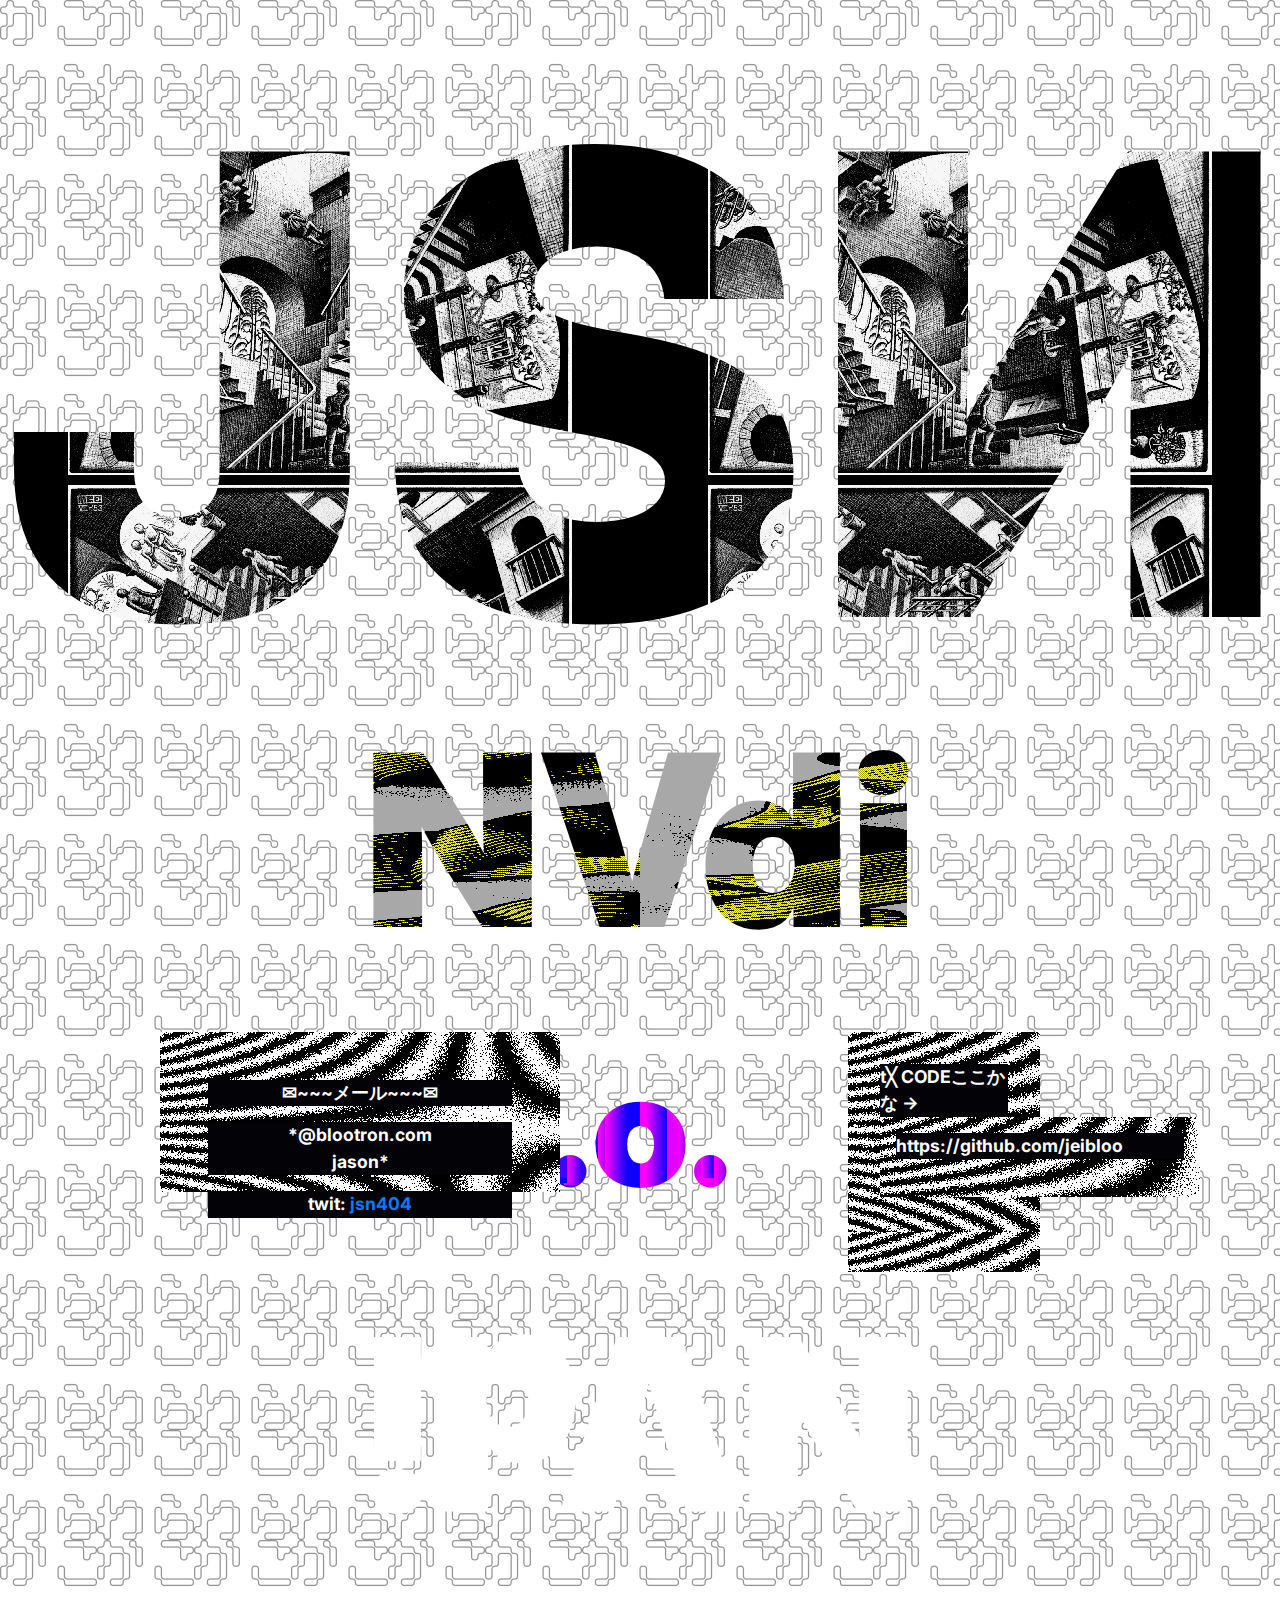
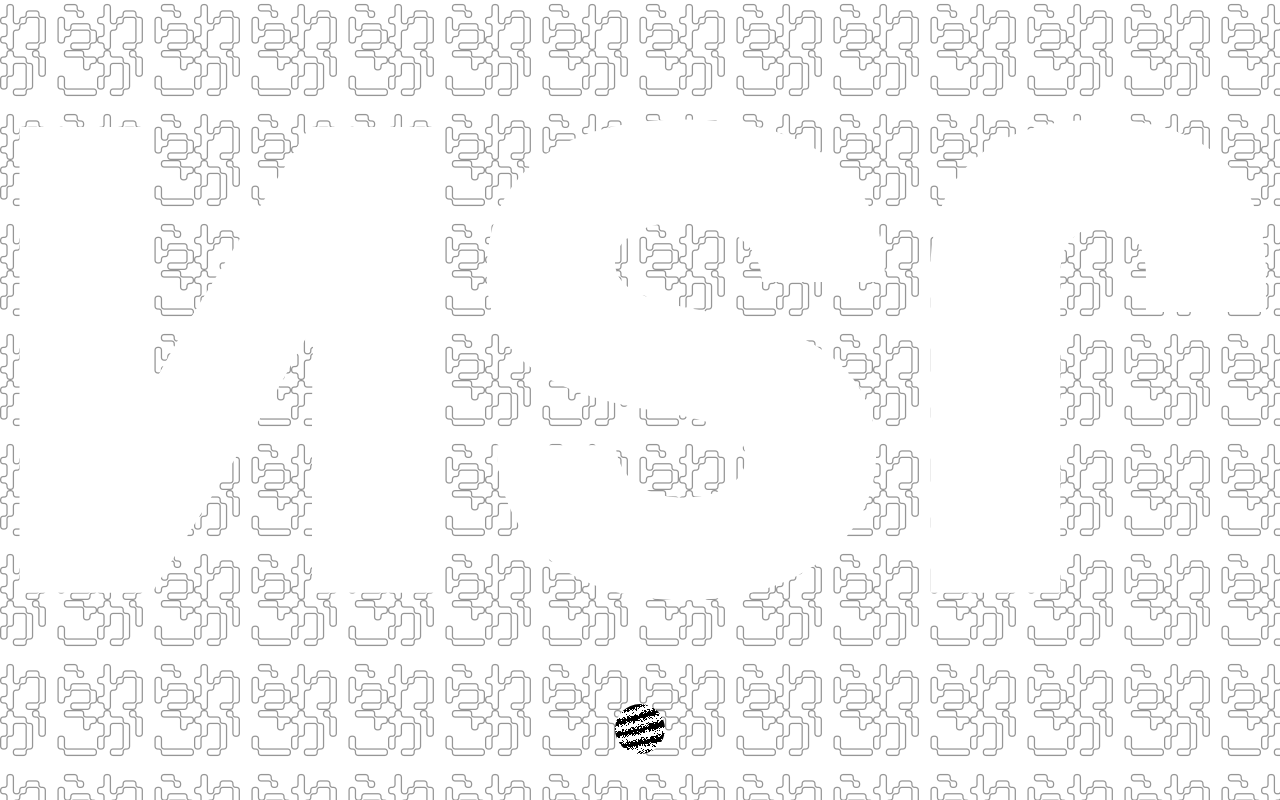
==== commit 2ee78ce5: "added twitty" ====
--- a/index.html
+++ b/index.html
@@ -21,6 +21,9 @@
           *@blootron.com
           <br>jason*
         </p>
+        <p>
+          twit: <a href="https://twitter.com/jsn404">jsn404</a>
+        </p>
       </div>
       <div id="hij">
         <p>t╳ CODEここかな -></p>
